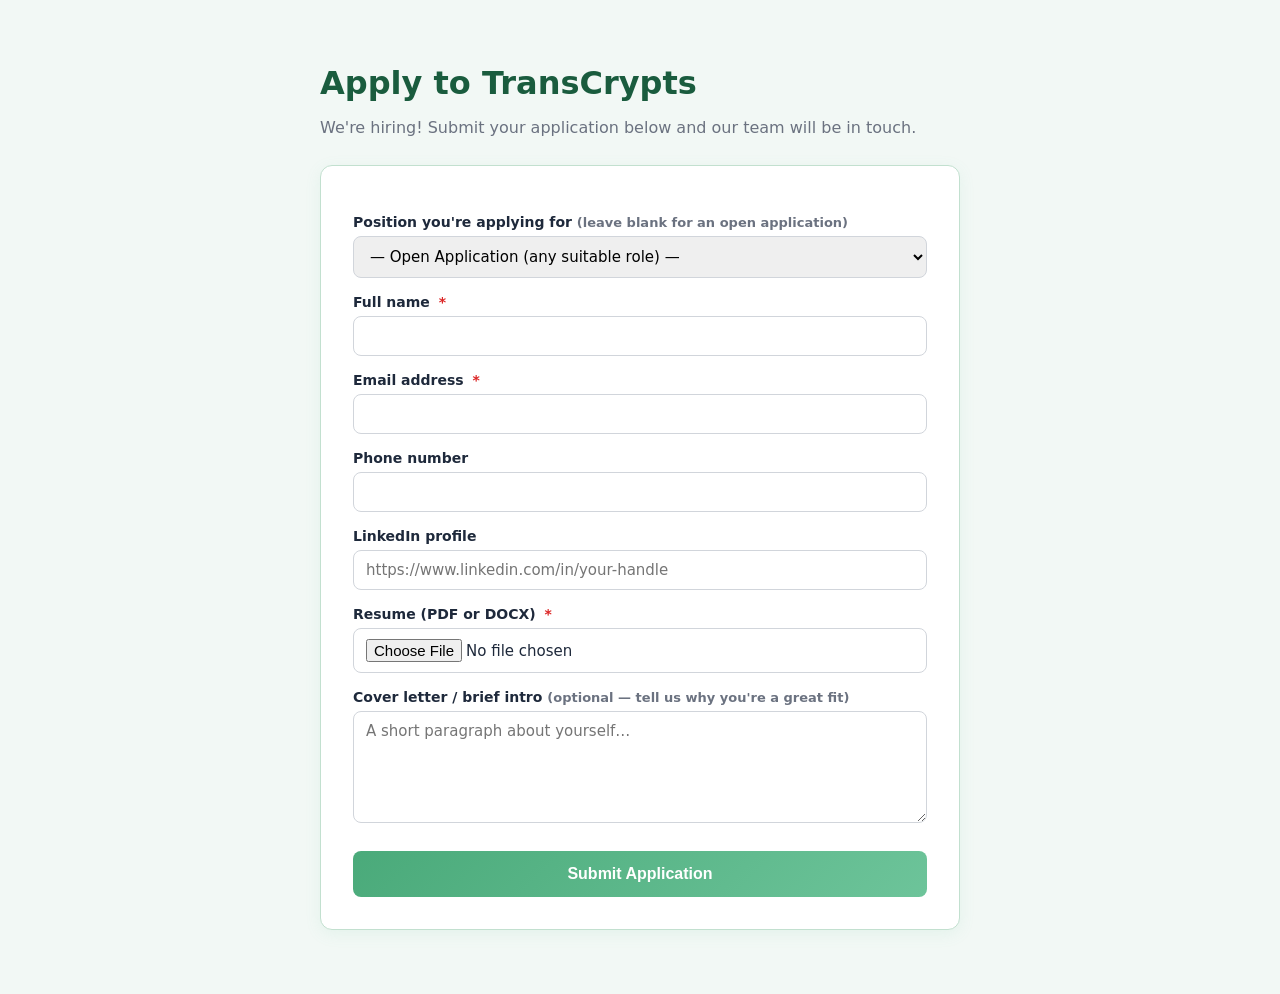
==== career_form_example.html @ 4163ef1d "Add Careers API for website integration New public endpoint POST /api/careers/apply lets the company" ====
<!--
  ════════════════════════════════════════════════════════════════════════════
  TransCrypts — Sample Career Application Form
  ════════════════════════════════════════════════════════════════════════════

  HOW TO USE
  1. Replace API_BASE_URL below with your actual Render URL once deployed
     (e.g.  https://transcrypts-resume-db.onrender.com)
  2. (Optional) If you set CAREERS_API_KEY env var on Render, also set
     API_KEY below to the same value.  Leave empty to disable the check.
  3. Drop this entire block into your website's careers page.  Adjust the
     CSS classes to match your site's styling.
  4. To make it position-specific, set the hidden "position" field — for
     example each job listing's "Apply" button can pre-fill it.

  REQUIRED FIELDS (form will refuse to submit without them):
    • name
    • email
    • resume  (PDF or DOCX file)

  OPTIONAL FIELDS:
    • phone
    • position           (leave blank → "Open Application — Suitable Position")
    • linkedin_url
    • cover_letter

  ════════════════════════════════════════════════════════════════════════════
-->
<!DOCTYPE html>
<html lang="en">
<head>
<meta charset="utf-8">
<meta name="viewport" content="width=device-width, initial-scale=1.0">
<title>Apply to TransCrypts</title>
<style>
  body { font-family: 'Segoe UI', system-ui, -apple-system, sans-serif;
         max-width: 640px; margin: 40px auto; padding: 24px;
         color: #1e293b; background: #f2f8f5; }
  h1   { color: #1a5c3e; margin: 0 0 8px; }
  .sub { color: #6b7280; margin-bottom: 28px; }
  .form-card { background: #ffffff; padding: 32px; border-radius: 12px;
               border: 1px solid #c2e0cf; box-shadow: 0 4px 16px rgba(109,196,154,0.10); }
  label { display: block; margin: 16px 0 6px; font-weight: 600; font-size: 14px; }
  .req  { color: #dc2626; margin-left: 4px; }
  input[type="text"], input[type="email"], input[type="tel"],
  input[type="url"], input[type="file"], textarea, select {
    width: 100%; padding: 10px 12px; box-sizing: border-box;
    border: 1.5px solid #d1d5db; border-radius: 8px;
    font-size: 15px; font-family: inherit;
  }
  input:focus, textarea:focus, select:focus {
    outline: none; border-color: #6DC49A;
    box-shadow: 0 0 0 3px rgba(109,196,154,0.25);
  }
  textarea { min-height: 110px; resize: vertical; }
  button {
    margin-top: 24px; width: 100%; padding: 14px;
    background: linear-gradient(135deg,#4aaa7a,#6DC49A);
    color: white; font-weight: 700; font-size: 16px;
    border: none; border-radius: 8px; cursor: pointer;
    transition: transform 0.1s, box-shadow 0.1s;
  }
  button:hover { transform: translateY(-1px); box-shadow: 0 4px 12px rgba(109,196,154,0.4); }
  button:disabled { opacity: 0.6; cursor: wait; }
  .msg { margin-top: 18px; padding: 14px; border-radius: 8px; font-size: 14px; }
  .msg.success { background: #f0fdf4; color: #14532d; border: 1px solid #86efac; }
  .msg.error   { background: #fef2f2; color: #7f1d1d; border: 1px solid #fca5a5; }
  .small  { font-size: 13px; color: #6b7280; margin-top: 4px; }
</style>
</head>
<body>

<h1>Apply to TransCrypts</h1>
<p class="sub">We're hiring! Submit your application below and our team will be in touch.</p>

<div class="form-card">
  <form id="careerForm" enctype="multipart/form-data">
    <label for="position">Position you're applying for
      <span class="small">(leave blank for an open application)</span>
    </label>
    <select name="position" id="position">
      <option value="">— Open Application (any suitable role) —</option>
      <option value="FullStack Developer">FullStack Developer</option>
      <option value="Software Engineer">Software Engineer</option>
      <option value="Frontend Engineer">Frontend Engineer</option>
      <option value="DevOps Engineer">DevOps Engineer</option>
      <option value="Product Manager">Product Manager</option>
      <option value="Account Executive">Account Executive</option>
      <!-- Add or remove jobs as needed -->
    </select>

    <label for="name">Full name <span class="req">*</span></label>
    <input type="text" name="name" id="name" required>

    <label for="email">Email address <span class="req">*</span></label>
    <input type="email" name="email" id="email" required>

    <label for="phone">Phone number</label>
    <input type="tel" name="phone" id="phone">

    <label for="linkedin_url">LinkedIn profile</label>
    <input type="url" name="linkedin_url" id="linkedin_url"
           placeholder="https://www.linkedin.com/in/your-handle">

    <label for="resume">Resume (PDF or DOCX) <span class="req">*</span></label>
    <input type="file" name="resume" id="resume"
           accept=".pdf,.docx,application/pdf,application/vnd.openxmlformats-officedocument.wordprocessingml.document"
           required>

    <label for="cover_letter">Cover letter / brief intro
      <span class="small">(optional — tell us why you're a great fit)</span>
    </label>
    <textarea name="cover_letter" id="cover_letter" rows="5"
              placeholder="A short paragraph about yourself…"></textarea>

    <button type="submit" id="submitBtn">Submit Application</button>
    <div id="msg"></div>
  </form>
</div>

<script>
  // ════════════════════════════════════════════════════════════════════════
  //  CONFIGURATION — replace with your real values
  // ════════════════════════════════════════════════════════════════════════
  const API_BASE_URL = "https://YOUR-RENDER-APP.onrender.com";  // ← change this
  const API_KEY      = "";  // ← optional, set if you set CAREERS_API_KEY on Render
  // ════════════════════════════════════════════════════════════════════════

  document.getElementById('careerForm').addEventListener('submit', async (e) => {
    e.preventDefault();
    const form    = e.target;
    const btn     = document.getElementById('submitBtn');
    const msgBox  = document.getElementById('msg');
    btn.disabled  = true;
    btn.textContent = "Submitting…";
    msgBox.className = '';
    msgBox.textContent = '';

    try {
      const fd = new FormData(form);
      const headers = {};
      if (API_KEY) headers['X-API-Key'] = API_KEY;

      const res = await fetch(API_BASE_URL + '/api/careers/apply', {
        method: 'POST',
        body: fd,
        headers: headers,
      });
      const data = await res.json();

      if (res.ok && data.ok) {
        msgBox.className = 'msg success';
        msgBox.textContent = data.message || 'Thanks — application received!';
        form.reset();
      } else {
        msgBox.className = 'msg error';
        msgBox.textContent = data.message || 'Something went wrong. Please try again.';
        btn.disabled = false;
        btn.textContent = "Submit Application";
      }
    } catch (err) {
      msgBox.className = 'msg error';
      msgBox.textContent = 'Network error: ' + err.message;
      btn.disabled = false;
      btn.textContent = "Submit Application";
    }
  });
</script>
</body>
</html>
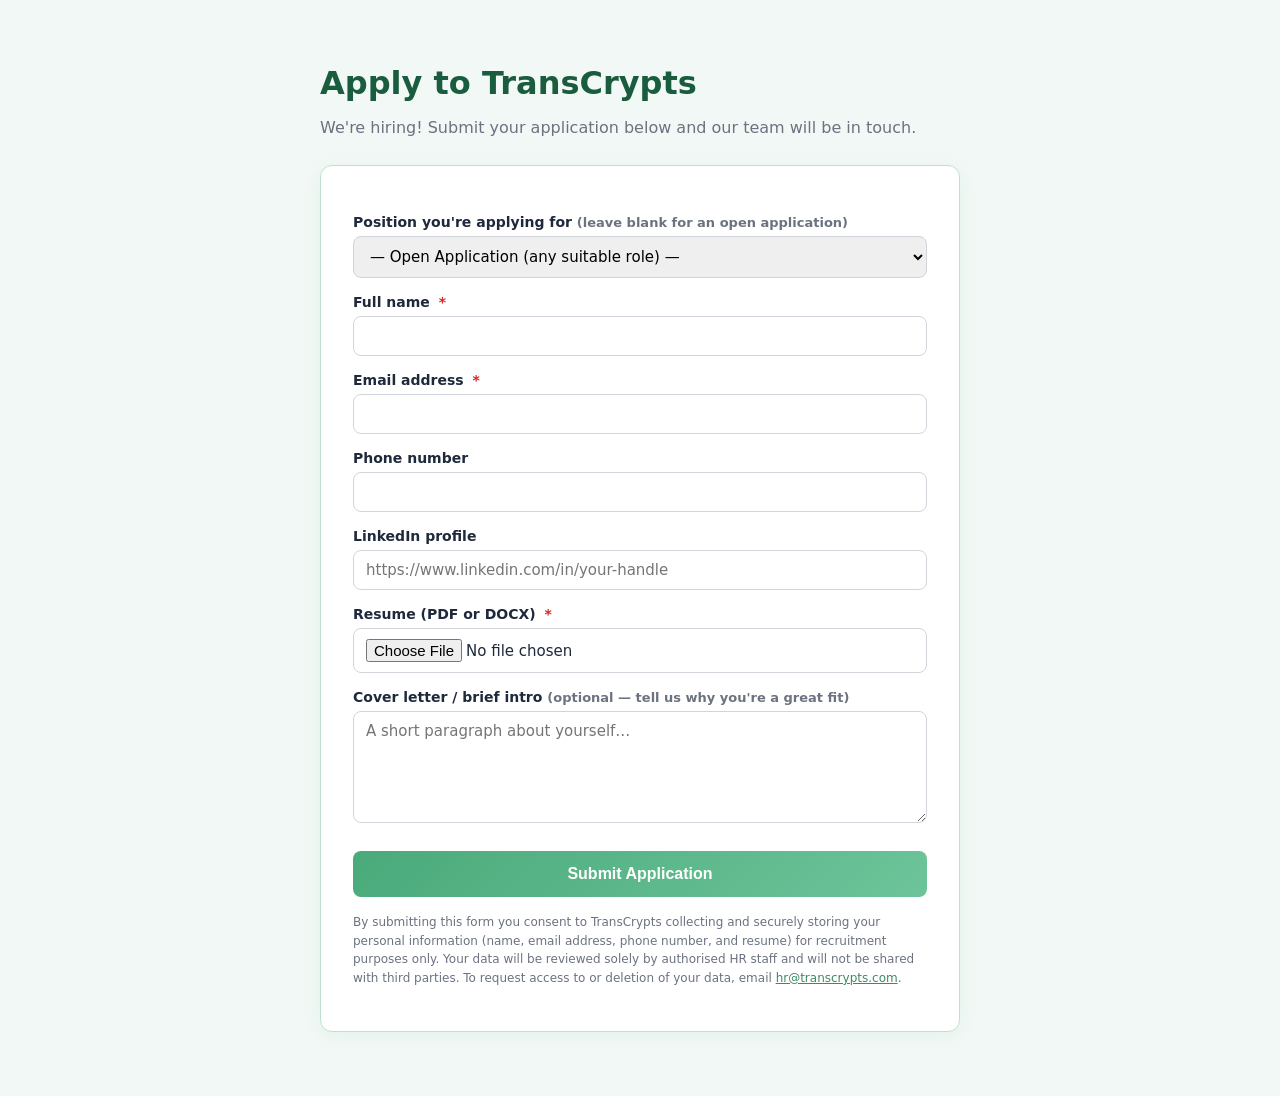
==== commit 7c6f61dc: "Legal & compliance audit: fix 7 issues across all files - login.html + index.html: Remove false clai" ====
--- a/career_form_example.html
+++ b/career_form_example.html
@@ -116,6 +116,15 @@
     <button type="submit" id="submitBtn">Submit Application</button>
     <div id="msg"></div>
   </form>
+
+  <p style="font-size:12px;color:#6b7280;margin-top:16px;line-height:1.55">
+    By submitting this form you consent to TransCrypts collecting and securely
+    storing your personal information (name, email address, phone number, and
+    resume) for recruitment purposes only. Your data will be reviewed solely by
+    authorised HR staff and will not be shared with third parties. To request
+    access to or deletion of your data, email
+    <a href="mailto:hr@transcrypts.com" style="color:#3d8a64">hr@transcrypts.com</a>.
+  </p>
 </div>
 
 <script>
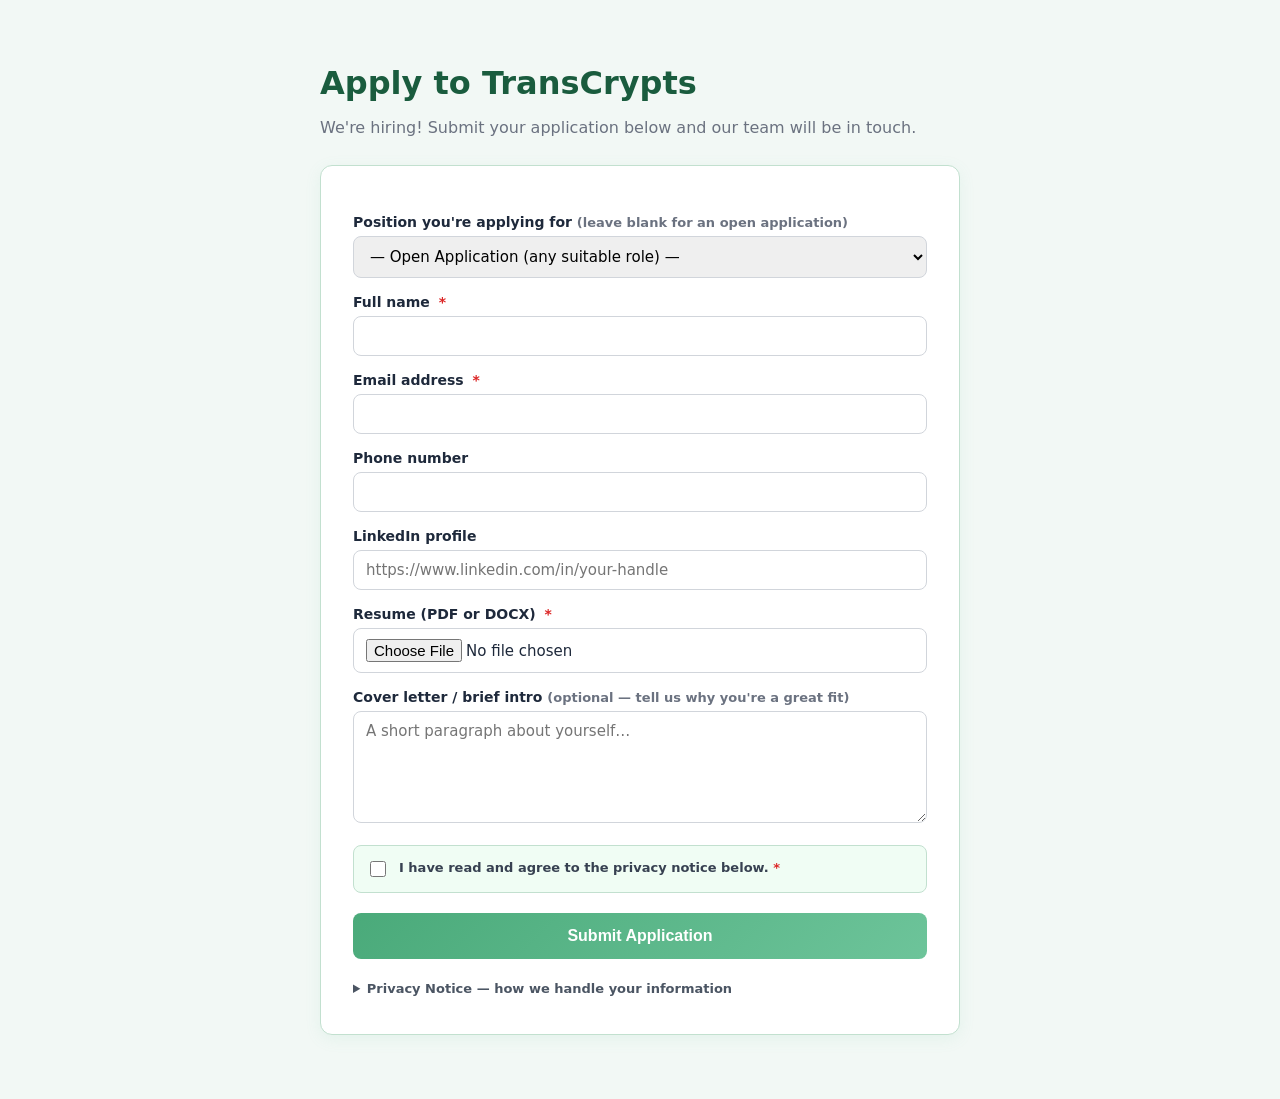
==== commit 0298a052: "Deep legal & privacy compliance pass — 18 issues resolved CRITICAL fixes ────────────── • candidate " ====
--- a/career_form_example.html
+++ b/career_form_example.html
@@ -113,18 +113,74 @@
     <textarea name="cover_letter" id="cover_letter" rows="5"
               placeholder="A short paragraph about yourself…"></textarea>
 
-    <button type="submit" id="submitBtn">Submit Application</button>
-    <div id="msg"></div>
+    <!-- Privacy consent — required before submission -->
+    <label style="display:flex;align-items:flex-start;gap:10px;margin-top:18px;
+                  padding:12px;background:#f0fdf4;border:1px solid #c2e0cf;
+                  border-radius:8px;cursor:pointer">
+      <input type="checkbox" id="privacyConsent" required
+             style="margin-top:3px;flex-shrink:0;width:16px;height:16px;
+                    accent-color:#3d8a64;cursor:pointer" />
+      <span style="font-size:13px;color:#374151;line-height:1.55">
+        I have read and agree to the privacy notice below.
+        <span style="color:#dc2626">*</span>
+      </span>
+    </label>
+
+    <button type="submit" id="submitBtn"
+            style="margin-top:14px">Submit Application</button>
+    <div id="msg" role="alert" aria-live="polite"></div>
   </form>
 
-  <p style="font-size:12px;color:#6b7280;margin-top:16px;line-height:1.55">
-    By submitting this form you consent to TransCrypts collecting and securely
-    storing your personal information (name, email address, phone number, and
-    resume) for recruitment purposes only. Your data will be reviewed solely by
-    authorised HR staff and will not be shared with third parties. To request
-    access to or deletion of your data, email
-    <a href="mailto:hr@transcrypts.com" style="color:#3d8a64">hr@transcrypts.com</a>.
-  </p>
+  <details style="margin-top:16px">
+    <summary style="font-size:13px;color:#4b5563;cursor:pointer;
+                    font-weight:600;padding:6px 0">
+      Privacy Notice — how we handle your information
+    </summary>
+    <div style="font-size:13px;color:#4b5563;margin-top:10px;line-height:1.65;
+                padding:14px;background:#f9fafb;border-radius:8px;
+                border:1px solid #e5e7eb">
+      <p style="margin:0 0 8px">
+        <strong>What we collect:</strong> Your name, email address, phone number,
+        LinkedIn profile, and the resume you upload. We may also collect your
+        cover letter and the position you select.
+      </p>
+      <p style="margin:0 0 8px">
+        <strong>How we use it:</strong> Solely to assess your suitability for
+        current and future roles at TransCrypts. Your resume is analysed by an
+        AI system (Anthropic Claude) to extract professional information and
+        categorise your skills automatically. This is a screening aid — all
+        hiring decisions involve human review.
+      </p>
+      <p style="margin:0 0 8px">
+        <strong>Who processes your data:</strong> Authorised TransCrypts HR
+        staff, and the following service providers acting on our behalf:
+        Supabase Inc. (database, USA), Render Inc. (hosting, USA),
+        Anthropic PBC (AI resume parsing, USA), and our email provider.
+        Your data may be transferred to and processed in the United States
+        under appropriate contractual protections.
+      </p>
+      <p style="margin:0 0 8px">
+        <strong>Retention:</strong> Applications are retained for up to 2 years
+        from the date of submission or last activity, after which they are
+        anonymised or deleted.
+      </p>
+      <p style="margin:0 0 8px">
+        <strong>Your rights:</strong> You may request access to, correction of,
+        or deletion of your personal information at any time. EU residents have
+        additional rights including data portability and the right to object.
+        Email <a href="mailto:hr@transcrypts.com" style="color:#3d8a64">
+        hr@transcrypts.com</a> — we will respond within 30 days.
+      </p>
+      <p style="margin:0">
+        <strong>Questions or complaints:</strong> Contact us at
+        <a href="mailto:hr@transcrypts.com" style="color:#3d8a64">hr@transcrypts.com</a>.
+        Canadian residents may also file a complaint with the
+        <a href="https://www.priv.gc.ca" target="_blank" style="color:#3d8a64">
+        Office of the Privacy Commissioner of Canada</a>.
+        EU residents may contact their national data protection authority.
+      </p>
+    </div>
+  </details>
 </div>
 
 <script>
